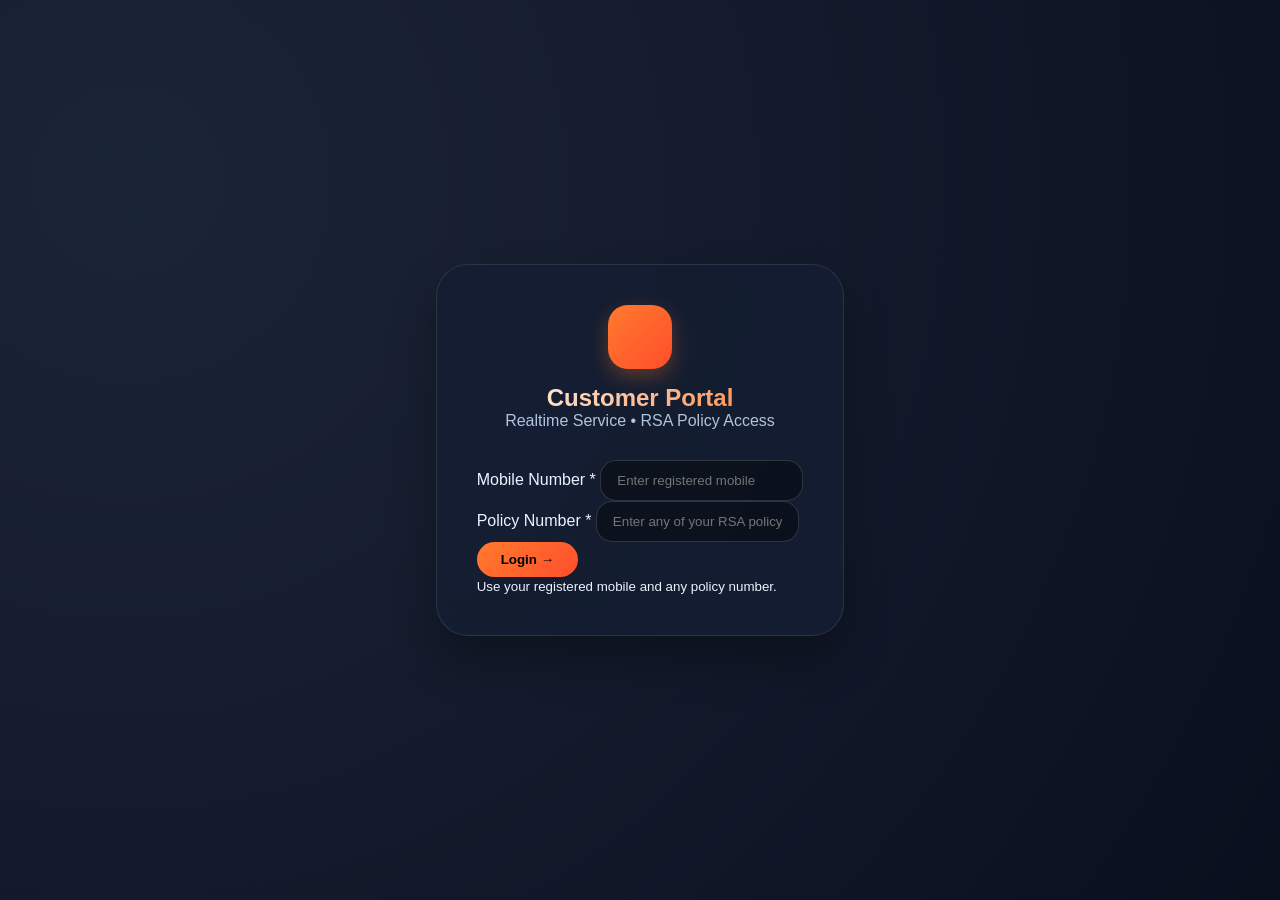
==== customer-portal.html @ 36662f5c "Create customer-portal.html" ====
<!DOCTYPE html>
<html lang="en">
<head>
    <meta charset="UTF-8">
    <meta name="viewport" content="width=device-width, initial-scale=1.0, user-scalable=yes">
    <title>Customer Portal | Realtime Service</title>
    <!-- Reuse existing style.css from admin portal -->
    <link rel="stylesheet" href="style.css">
    <!-- Additional customer‑specific overrides -->
    <style>
        /* Keep the overall dark theme but adjust for login centering */
        body {
            background: radial-gradient(circle at 10% 20%, rgba(15, 25, 45, 0.95), #0a0f1e);
            display: flex;
            align-items: center;
            justify-content: center;
            min-height: 100vh;
            margin: 0;
            padding: 20px;
        }
        /* Login card – matches the stat‑card style from style.css */
        .login-card {
            max-width: 500px;
            width: 100%;
            background: rgba(20, 30, 50, 0.85);
            backdrop-filter: blur(12px);
            border-radius: 32px;
            padding: 40px;
            border: 1px solid rgba(255,255,255,0.1);
            box-shadow: 0 25px 45px rgba(0,0,0,0.3);
        }
        /* Customer dashboard container – reuses .dashboard-container if needed, but we'll keep simple */
        .customer-dashboard {
            width: 100%;
            max-width: 1200px;
            margin: 0 auto;
        }
        /* Stats grid – reuses .stats-grid if defined in style.css, else define */
        .stats-grid {
            display: grid;
            grid-template-columns: repeat(auto-fit, minmax(220px, 1fr));
            gap: 24px;
            margin-bottom: 32px;
        }
        /* Ensure table styles match admin portal */
        .data-table th {
            background: rgba(0,0,0,0.3);
            color: #ffb47c;
        }
        .reminder-item {
            background: rgba(255,255,255,0.03);
            padding: 16px;
            border-radius: 20px;
            margin-bottom: 12px;
            display: flex;
            justify-content: space-between;
            align-items: center;
            flex-wrap: wrap;
        }
        .header-bar {
            display: flex;
            justify-content: space-between;
            align-items: center;
            margin-bottom: 30px;
            flex-wrap: wrap;
            gap: 15px;
        }
        .welcome-text h3 {
            margin: 0;
            color: white;
        }
        .welcome-text p {
            margin: 5px 0 0;
            opacity: 0.7;
        }
        .logout-btn {
            background: rgba(255,255,255,0.05);
            border: 1px solid rgba(255,255,255,0.1);
            padding: 10px 20px;
            border-radius: 12px;
            color: #ff7b2c;
            font-weight: 600;
            transition: all 0.2s;
            cursor: pointer;
            display: inline-flex;
            align-items: center;
            gap: 8px;
        }
        .logout-btn:hover {
            background: rgba(255,123,44,0.2);
            border-color: #ff7b2c;
        }
        @media (max-width: 768px) {
            .login-card, .customer-dashboard { padding: 20px; }
            .reminder-item { flex-direction: column; align-items: stretch; }
        }
    </style>
</head>
<body>
    <div id="appRoot"></div>

    <script>
        // ======================= CONFIGURATION =======================
        // 🔴 USE THE SAME APPS SCRIPT URL AS YOUR ADMIN PANEL 🔴
        const APPS_SCRIPT_URL = "https://script.google.com/macros/s/AKfycbxAtwwPznCDLyF47g96jKAG3IDRuXkMjPkGMkILwfnhaBohxOgPJJ-L2Y4HO1Hrl_2myQ/exec";
        // =============================================================

        let currentCustomer = null;      // { id, name, mobile, vehicle_number }
        let customerPolicies = [];

        // Helper: API call (identical to admin panel)
        async function callAPI(path, method, params = {}) {
            try {
                const url = new URL(APPS_SCRIPT_URL);
                url.searchParams.append('path', path);
                url.searchParams.append('method', method);
                for (let key in params) {
                    if (params[key] !== undefined && params[key] !== null) {
                        url.searchParams.append(key, params[key]);
                    }
                }
                const response = await fetch(url.toString());
                if (!response.ok) throw new Error(`HTTP ${response.status}`);
                const data = await response.json();
                if (data.error) throw new Error(data.error);
                return data;
            } catch (err) {
                console.error('API call failed:', err);
                throw new Error(err.message || 'Network error');
            }
        }

        // Toast notification (same as admin)
        function showToast(message, type = 'success') {
            let container = document.querySelector('.toast-container');
            if (!container) {
                const div = document.createElement('div');
                div.className = 'toast-container';
                document.body.appendChild(div);
                container = div;
            }
            const toastEl = document.createElement('div');
            toastEl.className = `toast align-items-center text-white bg-${type} border-0 mb-2`;
            toastEl.setAttribute('role', 'alert');
            toastEl.innerHTML = `
                <div class="d-flex">
                    <div class="toast-body">${message}</div>
                    <button type="button" class="btn-close btn-close-white me-2 m-auto" data-bs-dismiss="toast"></button>
                </div>
            `;
            container.appendChild(toastEl);
            const bsToast = new bootstrap.Toast(toastEl, { delay: 3000 });
            bsToast.show();
            toastEl.addEventListener('hidden.bs.toast', () => toastEl.remove());
        }

        function showLoading() {
            document.getElementById('appRoot').innerHTML = `
                <div class="loading-overlay">
                    <div class="spinner"></div>
                    <p>Loading...</p>
                </div>
            `;
        }

        // ==================== LOGIN PAGE ====================
        function renderLogin() {
            const html = `
                <div class="login-card">
                    <div class="brand" style="text-align: center; margin-bottom: 30px;">
                        <div class="brand-icon" style="margin: 0 auto 15px;">
                            <i class="fas fa-car-side"></i>
                        </div>
                        <h2 style="background: linear-gradient(135deg, #fff, #ff7b2c); -webkit-background-clip: text; background-clip: text; color: transparent;">Customer Portal</h2>
                        <p style="color: #b0c4de;">Realtime Service • RSA Policy Access</p>
                    </div>
                    <form id="loginForm">
                        <div class="mb-3">
                            <label class="form-label">Mobile Number *</label>
                            <input type="tel" id="loginMobile" class="form-control" placeholder="Enter registered mobile" required>
                        </div>
                        <div class="mb-3">
                            <label class="form-label">Policy Number *</label>
                            <input type="text" id="loginPolicy" class="form-control" placeholder="Enter any of your RSA policy numbers" required>
                        </div>
                        <button type="submit" class="btn-primary w-100 mt-2">Login →</button>
                    </form>
                    <div class="text-center mt-4">
                        <small class="text-muted">Use your registered mobile and any policy number.</small>
                    </div>
                </div>
            `;
            document.getElementById('appRoot').innerHTML = html;
            document.getElementById('loginForm').addEventListener('submit', handleLogin);
        }

        async function handleLogin(e) {
            e.preventDefault();
            const mobile = document.getElementById('loginMobile').value.trim();
            const policyNumber = document.getElementById('loginPolicy').value.trim();
            if (!mobile || !policyNumber) {
                showToast('Please enter both mobile and policy number', 'danger');
                return;
            }

            showLoading();
            try {
                const [custData, polData] = await Promise.all([
                    callAPI('customers', 'GET'),
                    callAPI('policies', 'GET')
                ]);
                const customers = custData.customers || [];
                const policies = polData.policies || [];

                const customer = customers.find(c => String(c.mobile) === mobile);
                if (!customer) throw new Error('No account found with this mobile number');

                const matchedPolicy = policies.find(p => p.customer_id == customer.id && p.policy_number === policyNumber);
                if (!matchedPolicy) throw new Error('Policy number not found for this mobile. Please check and try again.');

                // Login success
                currentCustomer = customer;
                customerPolicies = policies.filter(p => p.customer_id == customer.id);
                renderDashboard();
            } catch (err) {
                renderLogin();
                showToast(err.message, 'danger');
            }
        }

        // ==================== CUSTOMER DASHBOARD ====================
        function renderDashboard() {
            const today = new Date().toISOString().slice(0,10);
            let activeCount = 0, expiredCount = 0;
            const expiringSoon = [];

            for (let p of customerPolicies) {
                if (p.expiry_date < today) expiredCount++;
                else {
                    activeCount++;
                    const expiryDate = new Date(p.expiry_date);
                    const thirtyDaysLater = new Date();
                    thirtyDaysLater.setDate(thirtyDaysLater.getDate() + 30);
                    if (expiryDate <= thirtyDaysLater) expiringSoon.push(p);
                }
            }

            const html = `
                <div class="customer-dashboard">
                    <div class="header-bar">
                        <div class="welcome-text">
                            <h3>Welcome, ${escapeHtml(currentCustomer.name)}</h3>
                            <p><i class="fas fa-phone-alt"></i> ${currentCustomer.mobile} &nbsp;|&nbsp; <i class="fas fa-car"></i> ${currentCustomer.vehicle_number}</p>
                        </div>
                        <button class="logout-btn" id="customerLogoutBtn"><i class="fas fa-sign-out-alt"></i> Logout</button>
                    </div>

                    <div class="stats-grid">
                        <div class="stat-card"><h3>${customerPolicies.length}</h3><p>Total Policies</p></div>
                        <div class="stat-card"><h3>${activeCount}</h3><p>Active Policies</p></div>
                        <div class="stat-card"><h3>${expiredCount}</h3><p>Expired Policies</p></div>
                        <div class="stat-card"><h3>${expiringSoon.length}</h3><p>Expiring Soon (30 days)</p></div>
                    </div>

                    <div class="stat-card mb-4">
                        <h5><i class="fas fa-file-alt"></i> Your Policies</h5>
                        <div class="table-wrapper">
                            <table class="data-table">
                                <thead>
                                    <tr><th>Policy Number</th><th>Expiry Date</th><th>Price</th><th>Status</th><th>Reminder</th></tr>
                                </thead>
                                <tbody>
                                    ${customerPolicies.map(p => {
                                        const status = p.expiry_date < today ? '<span class="badge bg-danger">Expired</span>' : '<span class="badge bg-success">Active</span>';
                                        return `
                                            <tr>
                                                <td>${escapeHtml(p.policy_number)}</td>
                                                <td>${p.expiry_date}</td>
                                                <td>₹${p.price}</td>
                                                <td>${status}</td>
                                                <td><button class="btn btn-sm btn-outline-warning remind-single-btn" data-policy="${escapeHtml(p.policy_number)}" data-expiry="${p.expiry_date}"><i class="fas fa-bell"></i> Remind Me</button></td>
                                            </tr>
                                        `;
                                    }).join('')}
                                </tbody>
                            </table>
                        </div>
                    </div>

                    ${expiringSoon.length > 0 ? `
                    <div class="stat-card">
                        <h5><i class="fas fa-hourglass-half"></i> ⚠️ Policies Expiring Soon</h5>
                        <div class="reminder-list">
                            ${expiringSoon.map(p => `
                                <div class="reminder-item">
                                    <span><strong>${escapeHtml(p.policy_number)}</strong> expires on ${p.expiry_date}</span>
                                    <button class="btn btn-sm btn-outline-warning remind-expiry-btn" data-policy="${escapeHtml(p.policy_number)}" data-expiry="${p.expiry_date}"><i class="fab fa-whatsapp"></i> Get Reminder</button>
                                </div>
                            `).join('')}
                        </div>
                    </div>
                    ` : ''}
                </div>
            `;

            document.getElementById('appRoot').innerHTML = html;
            document.getElementById('customerLogoutBtn').addEventListener('click', () => {
                currentCustomer = null;
                customerPolicies = [];
                renderLogin();
            });

            // Attach reminder button events (simulated demo)
            document.querySelectorAll('.remind-single-btn, .remind-expiry-btn').forEach(btn => {
                btn.addEventListener('click', () => {
                    const policy = btn.dataset.policy;
                    const expiry = btn.dataset.expiry;
                    showToast(`📱 Demo reminder sent for policy ${policy} (expires ${expiry}) to ${currentCustomer.mobile}. Upgrade for live SMS/WhatsApp.`, 'info');
                });
            });
        }

        function escapeHtml(str) {
            if (!str) return '';
            return str.replace(/[&<>]/g, function(m) {
                if (m === '&') return '&amp;';
                if (m === '<') return '&lt;';
                if (m === '>') return '&gt;';
                return m;
            });
        }

        // Start with login page
        renderLogin();
    </script>
</body>
</html>
---- style.css ----
/* ===== GLOBAL RESET ===== */
* {
    margin: 0;
    padding: 0;
    box-sizing: border-box;
}

body {
    font-family: 'Inter', sans-serif;
    background: #0a0f1e;
    color: #eef2ff;
    overflow-x: hidden;
}

/* ===== APP LAYOUT ===== */
.app-container {
    display: flex;
    min-height: 100vh;
}

/* ===== SIDEBAR ===== */
.sidebar {
    width: 280px;
    background: rgba(15, 25, 45, 0.95);
    backdrop-filter: blur(10px);
    border-right: 1px solid rgba(255, 255, 255, 0.08);
    display: flex;
    flex-direction: column;
    position: fixed;
    height: 100vh;
    left: 0;
    top: 0;
    z-index: 100;
    transition: all 0.3s ease;
}

.sidebar-brand {
    padding: 32px 24px;
    text-align: center;
    border-bottom: 1px solid rgba(255, 255, 255, 0.08);
}

.brand-icon {
    width: 64px;
    height: 64px;
    background: linear-gradient(135deg, #ff7b2c, #ff4d2c);
    border-radius: 20px;
    display: flex;
    align-items: center;
    justify-content: center;
    margin: 0 auto 16px;
    box-shadow: 0 8px 20px rgba(255, 123, 44, 0.3);
}

.brand-icon i {
    font-size: 32px;
    color: white;
}

.sidebar-brand h2 {
    font-size: 24px;
    font-weight: 700;
    margin: 0;
    background: linear-gradient(135deg, #fff, #ff7b2c);
    -webkit-background-clip: text;
    background-clip: text;
    color: transparent;
}

.sidebar-brand h2 span {
    background: none;
    -webkit-background-clip: unset;
    background-clip: unset;
    color: #ff7b2c;
}

.brand-tagline {
    font-size: 12px;
    opacity: 0.7;
    margin-top: 4px;
}

.sidebar-nav {
    flex: 1;
    padding: 32px 16px;
    display: flex;
    flex-direction: column;
    gap: 8px;
}

.nav-item {
    display: flex;
    align-items: center;
    gap: 12px;
    padding: 12px 20px;
    border-radius: 16px;
    color: #b0c4de;
    text-decoration: none;
    transition: all 0.2s ease;
    font-weight: 500;
}

.nav-item i {
    width: 24px;
    font-size: 1.2rem;
}

.nav-item:hover {
    background: rgba(255, 123, 44, 0.15);
    color: #ff7b2c;
    transform: translateX(4px);
}

.nav-item.active {
    background: linear-gradient(135deg, #ff7b2c, #ff4d2c);
    color: white;
    box-shadow: 0 4px 12px rgba(255, 123, 44, 0.4);
}

.sidebar-footer {
    padding: 24px;
    border-top: 1px solid rgba(255, 255, 255, 0.08);
    font-size: 12px;
}

.owner-info {
    margin-bottom: 16px;
    line-height: 1.6;
    opacity: 0.8;
}

.logout-btn {
    width: 100%;
    background: rgba(255, 255, 255, 0.05);
    border: 1px solid rgba(255, 255, 255, 0.1);
    padding: 10px;
    border-radius: 12px;
    color: #ff7b2c;
    font-weight: 600;
    transition: all 0.2s;
    cursor: pointer;
}

.logout-btn:hover {
    background: rgba(255, 123, 44, 0.2);
    border-color: #ff7b2c;
}

/* ===== MAIN CONTENT ===== */
.main-content {
    flex: 1;
    margin-left: 280px;
    background: radial-gradient(circle at 10% 20%, rgba(15, 25, 45, 0.8), #0a0f1e);
    min-height: 100vh;
}

.main-header {
    display: flex;
    justify-content: space-between;
    align-items: center;
    padding: 24px 32px;
    background: rgba(15, 25, 45, 0.6);
    backdrop-filter: blur(12px);
    border-bottom: 1px solid rgba(255, 255, 255, 0.05);
    position: sticky;
    top: 0;
    z-index: 50;
}

.header-title h1 {
    font-size: 28px;
    font-weight: 700;
    margin: 0;
    background: linear-gradient(135deg, #fff, #ffb47c);
    -webkit-background-clip: text;
    background-clip: text;
    color: transparent;
}

.date-badge {
    background: rgba(255, 255, 255, 0.1);
    padding: 6px 14px;
    border-radius: 40px;
    font-size: 13px;
    font-weight: 500;
}

.header-actions {
    display: flex;
    gap: 16px;
    align-items: center;
}

.notification-badge, .user-avatar {
    width: 40px;
    height: 40px;
    background: rgba(255, 255, 255, 0.08);
    border-radius: 50%;
    display: flex;
    align-items: center;
    justify-content: center;
    cursor: pointer;
    transition: all 0.2s;
}

.notification-badge:hover, .user-avatar:hover {
    background: rgba(255, 123, 44, 0.3);
}

.user-avatar span {
    font-weight: 600;
    color: #ff7b2c;
}

/* ===== DYNAMIC CONTENT ===== */
.dynamic-content {
    padding: 32px;
    min-height: calc(100vh - 120px);
}

/* Loading Overlay */
.loading-overlay {
    display: flex;
    flex-direction: column;
    align-items: center;
    justify-content: center;
    padding: 80px;
    gap: 16px;
}

.spinner {
    width: 48px;
    height: 48px;
    border: 3px solid rgba(255, 123, 44, 0.2);
    border-top-color: #ff7b2c;
    border-radius: 50%;
    animation: spin 0.8s linear infinite;
}

@keyframes spin {
    to { transform: rotate(360deg); }
}

/* Cards & Stats */
.stats-grid {
    display: grid;
    grid-template-columns: repeat(auto-fit, minmax(240px, 1fr));
    gap: 24px;
    margin-bottom: 32px;
}

.stat-card {
    background: rgba(255, 255, 255, 0.05);
    backdrop-filter: blur(10px);
    border-radius: 28px;
    padding: 24px;
    border: 1px solid rgba(255, 255, 255, 0.08);
    transition: all 0.3s ease;
}

.stat-card:hover {
    transform: translateY(-5px);
    background: rgba(255, 255, 255, 0.08);
    border-color: rgba(255, 123, 44, 0.5);
}

.stat-icon {
    font-size: 32px;
    margin-bottom: 16px;
    color: #ff7b2c;
}

.stat-card h3 {
    font-size: 36px;
    font-weight: 800;
    margin: 8px 0;
}

.stat-card p {
    opacity: 0.7;
    margin: 0;
}

/* Tables */
.table-wrapper {
    overflow-x: auto;
    background: rgba(255, 255, 255, 0.03);
    border-radius: 24px;
    padding: 1px;
}

.data-table {
    width: 100%;
    border-collapse: collapse;
    background: transparent;
}

.data-table th {
    text-align: left;
    padding: 16px;
    background: rgba(0, 0, 0, 0.3);
    font-weight: 600;
    color: #ffb47c;
}

.data-table td {
    padding: 14px 16px;
    border-bottom: 1px solid rgba(255, 255, 255, 0.05);
}

.data-table tr:hover {
    background: rgba(255, 123, 44, 0.05);
}

/* Buttons */
.btn-primary {
    background: linear-gradient(135deg, #ff7b2c, #ff4d2c);
    border: none;
    padding: 10px 24px;
    border-radius: 40px;
    font-weight: 600;
    transition: all 0.2s;
}

.btn-primary:hover {
    transform: scale(1.02);
    box-shadow: 0 4px 12px rgba(255, 123, 44, 0.4);
}

.btn-secondary {
    background: rgba(255, 255, 255, 0.1);
    border: 1px solid rgba(255, 255, 255, 0.2);
    color: white;
}

/* Search */
.search-card {
    background: rgba(255, 255, 255, 0.03);
    border-radius: 28px;
    padding: 32px;
    border: 1px solid rgba(255, 255, 255, 0.08);
}

/* Reminders */
.reminder-list {
    list-style: none;
    padding: 0;
}

.reminder-item {
    background: rgba(255, 255, 255, 0.03);
    margin-bottom: 12px;
    padding: 16px;
    border-radius: 20px;
    display: flex;
    justify-content: space-between;
    align-items: center;
}

/* Modals */
.glass-modal {
    background: rgba(20, 30, 50, 0.95);
    backdrop-filter: blur(20px);
    border: 1px solid rgba(255, 255, 255, 0.1);
    color: white;
}

.modal-header {
    border-bottom-color: rgba(255, 255, 255, 0.1);
}

.form-group {
    margin-bottom: 20px;
}

.form-group label {
    display: block;
    margin-bottom: 8px;
    font-weight: 500;
    color: #ffb47c;
}

.form-control, .form-select {
    background: rgba(0, 0, 0, 0.4);
    border: 1px solid rgba(255, 255, 255, 0.15);
    color: white;
    border-radius: 16px;
    padding: 12px 16px;
}

.form-control:focus, .form-select:focus {
    background: rgba(0, 0, 0, 0.6);
    border-color: #ff7b2c;
    box-shadow: 0 0 0 3px rgba(255, 123, 44, 0.2);
    color: white;
}

/* Footer */
.main-footer {
    text-align: center;
    padding: 24px;
    border-top: 1px solid rgba(255, 255, 255, 0.05);
    font-size: 12px;
    opacity: 0.6;
}

/* Responsive */
@media (max-width: 768px) {
    .sidebar {
        width: 80px;
        overflow-x: hidden;
    }
    .sidebar-brand h2, .brand-tagline, .nav-item span, .owner-info, .logout-btn span {
        display: none;
    }
    .sidebar-brand .brand-icon {
        margin: 0 auto;
    }
    .nav-item {
        justify-content: center;
        padding: 12px;
    }
    .nav-item i {
        margin: 0;
    }
    .main-content {
        margin-left: 80px;
    }
    .stats-grid {
        grid-template-columns: 1fr;
    }
}

/* Toast customization */
.toast-container {
    position: fixed;
    bottom: 20px;
    right: 20px;
    z-index: 1100;
}
.toast {
    background: rgba(0,0,0,0.9);
    backdrop-filter: blur(8px);
    border-radius: 16px;
}

/* Header hide on scroll */
.main-header {
    transition: transform 0.3s ease-in-out;
    position: sticky;
    top: 0;
    z-index: 100;
}

.main-header.header-hidden {
    transform: translateY(-100%);
}
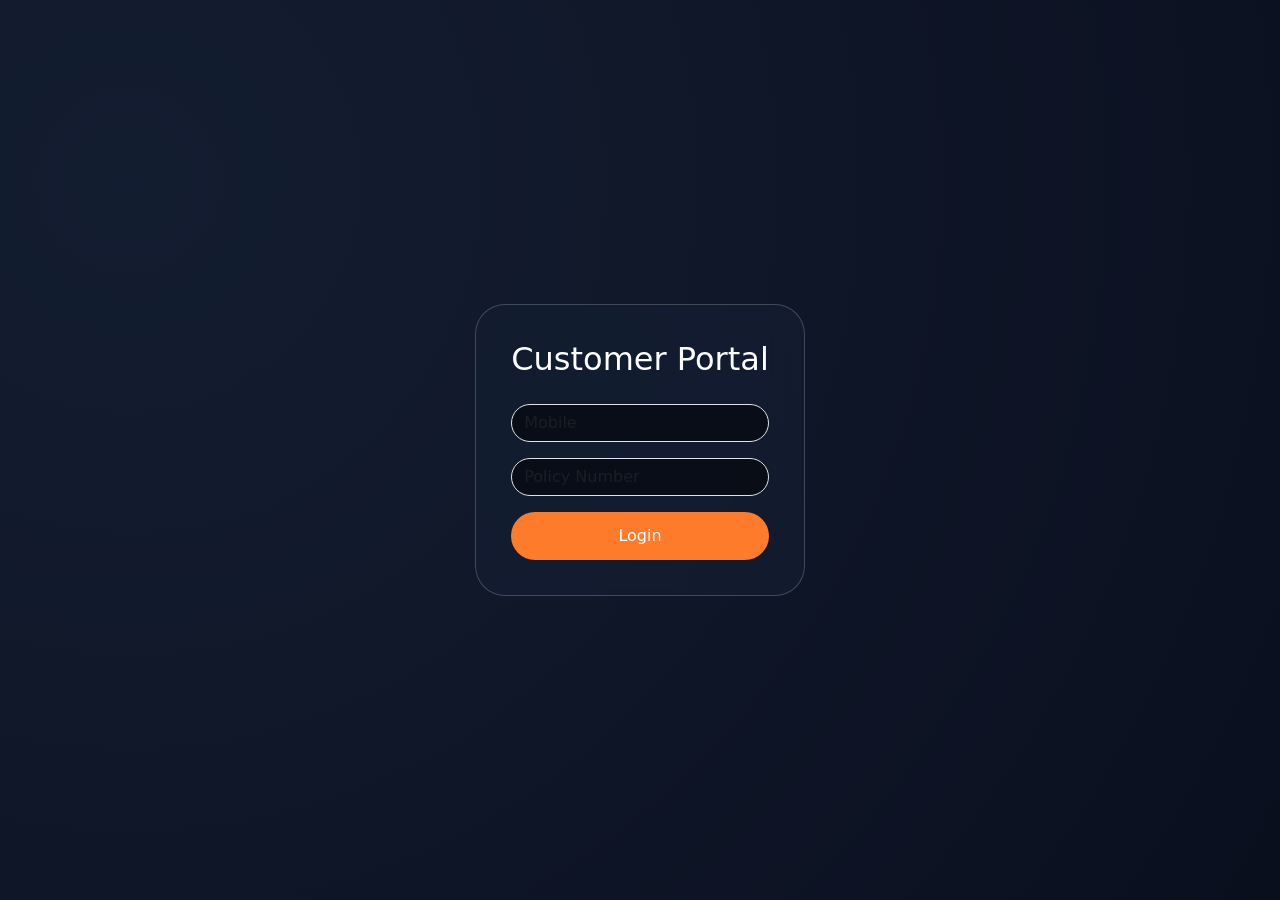
==== commit 0fecb099: "Update customer-portal.html" ====
--- a/customer-portal.html
+++ b/customer-portal.html
@@ -1,337 +1,199 @@
 <!DOCTYPE html>
 <html lang="en">
 <head>
-    <meta charset="UTF-8">
-    <meta name="viewport" content="width=device-width, initial-scale=1.0, user-scalable=yes">
-    <title>Customer Portal | Realtime Service</title>
-    <!-- Reuse existing style.css from admin portal -->
-    <link rel="stylesheet" href="style.css">
-    <!-- Additional customer‑specific overrides -->
-    <style>
-        /* Keep the overall dark theme but adjust for login centering */
-        body {
-            background: radial-gradient(circle at 10% 20%, rgba(15, 25, 45, 0.95), #0a0f1e);
-            display: flex;
-            align-items: center;
-            justify-content: center;
-            min-height: 100vh;
-            margin: 0;
-            padding: 20px;
-        }
-        /* Login card – matches the stat‑card style from style.css */
-        .login-card {
-            max-width: 500px;
-            width: 100%;
-            background: rgba(20, 30, 50, 0.85);
-            backdrop-filter: blur(12px);
-            border-radius: 32px;
-            padding: 40px;
-            border: 1px solid rgba(255,255,255,0.1);
-            box-shadow: 0 25px 45px rgba(0,0,0,0.3);
-        }
-        /* Customer dashboard container – reuses .dashboard-container if needed, but we'll keep simple */
-        .customer-dashboard {
-            width: 100%;
-            max-width: 1200px;
-            margin: 0 auto;
-        }
-        /* Stats grid – reuses .stats-grid if defined in style.css, else define */
-        .stats-grid {
-            display: grid;
-            grid-template-columns: repeat(auto-fit, minmax(220px, 1fr));
-            gap: 24px;
-            margin-bottom: 32px;
-        }
-        /* Ensure table styles match admin portal */
-        .data-table th {
-            background: rgba(0,0,0,0.3);
-            color: #ffb47c;
-        }
-        .reminder-item {
-            background: rgba(255,255,255,0.03);
-            padding: 16px;
-            border-radius: 20px;
-            margin-bottom: 12px;
-            display: flex;
-            justify-content: space-between;
-            align-items: center;
-            flex-wrap: wrap;
-        }
-        .header-bar {
-            display: flex;
-            justify-content: space-between;
-            align-items: center;
-            margin-bottom: 30px;
-            flex-wrap: wrap;
-            gap: 15px;
-        }
-        .welcome-text h3 {
-            margin: 0;
-            color: white;
-        }
-        .welcome-text p {
-            margin: 5px 0 0;
-            opacity: 0.7;
-        }
-        .logout-btn {
-            background: rgba(255,255,255,0.05);
-            border: 1px solid rgba(255,255,255,0.1);
-            padding: 10px 20px;
-            border-radius: 12px;
-            color: #ff7b2c;
-            font-weight: 600;
-            transition: all 0.2s;
-            cursor: pointer;
-            display: inline-flex;
-            align-items: center;
-            gap: 8px;
-        }
-        .logout-btn:hover {
-            background: rgba(255,123,44,0.2);
-            border-color: #ff7b2c;
-        }
-        @media (max-width: 768px) {
-            .login-card, .customer-dashboard { padding: 20px; }
-            .reminder-item { flex-direction: column; align-items: stretch; }
-        }
-    </style>
+<meta charset="UTF-8">
+<meta name="viewport" content="width=device-width, initial-scale=1.0">
+<title>Customer Portal | Realtime Service</title>
+
+<!-- Bootstrap -->
+<link href="https://cdn.jsdelivr.net/npm/bootstrap@5.3.0/dist/css/bootstrap.min.css" rel="stylesheet">
+
+<!-- Font Awesome -->
+<link rel="stylesheet" href="https://cdnjs.cloudflare.com/ajax/libs/font-awesome/6.0.0-beta3/css/all.min.css">
+
+<style>
+body {
+    background: radial-gradient(circle at 10% 20%, rgba(15,25,45,0.98), #0a0f1e);
+    display:flex;align-items:center;justify-content:center;
+    min-height:100vh;margin:0;padding:20px;
+}
+.login-card {
+    max-width:480px;width:100%;
+    background:rgba(20,30,50,0.7);
+    backdrop-filter:blur(16px);
+    border-radius:30px;padding:35px;
+    border:1px solid rgba(255,255,255,0.2);
+}
+.brand{text-align:center;margin-bottom:25px;}
+.brand h2{color:#fff;}
+.form-control{
+    background:rgba(0,0,0,0.5);
+    border-radius:25px;color:#fff;
+}
+.btn-login{
+    background:#ff7b2c;border:none;
+    border-radius:30px;color:#fff;
+    padding:12px;width:100%;
+}
+.toast-container{position:fixed;bottom:20px;right:20px;}
+.customer-dashboard{max-width:1000px;width:100%;}
+.stat-card{
+    background:rgba(255,255,255,0.05);
+    padding:15px;border-radius:15px;
+}
+</style>
 </head>
+
 <body>
-    <div id="appRoot"></div>
+<div id="appRoot"></div>
 
-    <script>
-        // ======================= CONFIGURATION =======================
-        // 🔴 USE THE SAME APPS SCRIPT URL AS YOUR ADMIN PANEL 🔴
-        const APPS_SCRIPT_URL = "https://script.google.com/macros/s/AKfycbxAtwwPznCDLyF47g96jKAG3IDRuXkMjPkGMkILwfnhaBohxOgPJJ-L2Y4HO1Hrl_2myQ/exec";
-        // =============================================================
+<!-- Bootstrap JS -->
+<script src="https://cdn.jsdelivr.net/npm/bootstrap@5.3.0/dist/js/bootstrap.bundle.min.js"></script>
 
-        let currentCustomer = null;      // { id, name, mobile, vehicle_number }
-        let customerPolicies = [];
+<script>
+const APPS_SCRIPT_URL = "https://script.google.com/macros/s/AKfycbxAtwwPznCDLyF47g96jKAG3IDRuXkMjPkGMkILwfnhaBohxOgPJJ-L2Y4HO1Hrl_2myQ/exec";
 
-        // Helper: API call (identical to admin panel)
-        async function callAPI(path, method, params = {}) {
-            try {
-                const url = new URL(APPS_SCRIPT_URL);
-                url.searchParams.append('path', path);
-                url.searchParams.append('method', method);
-                for (let key in params) {
-                    if (params[key] !== undefined && params[key] !== null) {
-                        url.searchParams.append(key, params[key]);
-                    }
-                }
-                const response = await fetch(url.toString());
-                if (!response.ok) throw new Error(`HTTP ${response.status}`);
-                const data = await response.json();
-                if (data.error) throw new Error(data.error);
-                return data;
-            } catch (err) {
-                console.error('API call failed:', err);
-                throw new Error(err.message || 'Network error');
-            }
+let currentCustomer = null;
+let customerPolicies = [];
+
+async function callAPI(path, method, params = {}) {
+    try {
+        const url = new URL(APPS_SCRIPT_URL);
+        url.searchParams.append('path', path);
+        url.searchParams.append('method', method);
+
+        for (let key in params) {
+            url.searchParams.append(key, params[key]);
         }
 
-        // Toast notification (same as admin)
-        function showToast(message, type = 'success') {
-            let container = document.querySelector('.toast-container');
-            if (!container) {
-                const div = document.createElement('div');
-                div.className = 'toast-container';
-                document.body.appendChild(div);
-                container = div;
-            }
-            const toastEl = document.createElement('div');
-            toastEl.className = `toast align-items-center text-white bg-${type} border-0 mb-2`;
-            toastEl.setAttribute('role', 'alert');
-            toastEl.innerHTML = `
-                <div class="d-flex">
-                    <div class="toast-body">${message}</div>
-                    <button type="button" class="btn-close btn-close-white me-2 m-auto" data-bs-dismiss="toast"></button>
-                </div>
-            `;
-            container.appendChild(toastEl);
-            const bsToast = new bootstrap.Toast(toastEl, { delay: 3000 });
-            bsToast.show();
-            toastEl.addEventListener('hidden.bs.toast', () => toastEl.remove());
+        const res = await fetch(url);
+        let data;
+
+        try {
+            data = await res.json();
+        } catch {
+            throw new Error("Invalid server response");
         }
 
-        function showLoading() {
-            document.getElementById('appRoot').innerHTML = `
-                <div class="loading-overlay">
-                    <div class="spinner"></div>
-                    <p>Loading...</p>
-                </div>
-            `;
-        }
+        if (!res.ok) throw new Error("Network error");
+        if (data.error) throw new Error(data.error);
 
-        // ==================== LOGIN PAGE ====================
-        function renderLogin() {
-            const html = `
-                <div class="login-card">
-                    <div class="brand" style="text-align: center; margin-bottom: 30px;">
-                        <div class="brand-icon" style="margin: 0 auto 15px;">
-                            <i class="fas fa-car-side"></i>
-                        </div>
-                        <h2 style="background: linear-gradient(135deg, #fff, #ff7b2c); -webkit-background-clip: text; background-clip: text; color: transparent;">Customer Portal</h2>
-                        <p style="color: #b0c4de;">Realtime Service • RSA Policy Access</p>
-                    </div>
-                    <form id="loginForm">
-                        <div class="mb-3">
-                            <label class="form-label">Mobile Number *</label>
-                            <input type="tel" id="loginMobile" class="form-control" placeholder="Enter registered mobile" required>
-                        </div>
-                        <div class="mb-3">
-                            <label class="form-label">Policy Number *</label>
-                            <input type="text" id="loginPolicy" class="form-control" placeholder="Enter any of your RSA policy numbers" required>
-                        </div>
-                        <button type="submit" class="btn-primary w-100 mt-2">Login →</button>
-                    </form>
-                    <div class="text-center mt-4">
-                        <small class="text-muted">Use your registered mobile and any policy number.</small>
-                    </div>
-                </div>
-            `;
-            document.getElementById('appRoot').innerHTML = html;
-            document.getElementById('loginForm').addEventListener('submit', handleLogin);
-        }
+        return data;
+    } catch (err) {
+        throw new Error(err.message);
+    }
+}
 
-        async function handleLogin(e) {
-            e.preventDefault();
-            const mobile = document.getElementById('loginMobile').value.trim();
-            const policyNumber = document.getElementById('loginPolicy').value.trim();
-            if (!mobile || !policyNumber) {
-                showToast('Please enter both mobile and policy number', 'danger');
-                return;
-            }
+function showToast(message, type='success'){
+    const map = {
+        success:'bg-success',
+        danger:'bg-danger',
+        info:'bg-info'
+    };
 
-            showLoading();
-            try {
-                const [custData, polData] = await Promise.all([
-                    callAPI('customers', 'GET'),
-                    callAPI('policies', 'GET')
-                ]);
-                const customers = custData.customers || [];
-                const policies = polData.policies || [];
+    let container=document.querySelector('.toast-container');
+    if(!container){
+        container=document.createElement('div');
+        container.className='toast-container';
+        document.body.appendChild(container);
+    }
 
-                const customer = customers.find(c => String(c.mobile) === mobile);
-                if (!customer) throw new Error('No account found with this mobile number');
+    const el=document.createElement('div');
+    el.className=`toast text-white ${map[type]}`;
+    el.innerHTML=`
+    <div class="d-flex">
+        <div class="toast-body">${message}</div>
+        <button class="btn-close btn-close-white" data-bs-dismiss="toast"></button>
+    </div>`;
 
-                const matchedPolicy = policies.find(p => p.customer_id == customer.id && p.policy_number === policyNumber);
-                if (!matchedPolicy) throw new Error('Policy number not found for this mobile. Please check and try again.');
+    container.appendChild(el);
+    new bootstrap.Toast(el,{delay:3000}).show();
+}
 
-                // Login success
-                currentCustomer = customer;
-                customerPolicies = policies.filter(p => p.customer_id == customer.id);
-                renderDashboard();
-            } catch (err) {
-                renderLogin();
-                showToast(err.message, 'danger');
-            }
-        }
+function renderLogin(){
+    document.getElementById('appRoot').innerHTML=`
+    <div class="login-card">
+        <div class="brand">
+            <h2>Customer Portal</h2>
+        </div>
+        <form id="loginForm">
+            <input type="tel" id="mobile" class="form-control mb-3" placeholder="Mobile" required>
+            <input type="text" id="policy" class="form-control mb-3" placeholder="Policy Number" required>
+            <button class="btn-login">Login</button>
+        </form>
+    </div>
+    `;
 
-        // ==================== CUSTOMER DASHBOARD ====================
-        function renderDashboard() {
-            const today = new Date().toISOString().slice(0,10);
-            let activeCount = 0, expiredCount = 0;
-            const expiringSoon = [];
+    document.getElementById('loginForm').addEventListener('submit', handleLogin);
+}
 
-            for (let p of customerPolicies) {
-                if (p.expiry_date < today) expiredCount++;
-                else {
-                    activeCount++;
-                    const expiryDate = new Date(p.expiry_date);
-                    const thirtyDaysLater = new Date();
-                    thirtyDaysLater.setDate(thirtyDaysLater.getDate() + 30);
-                    if (expiryDate <= thirtyDaysLater) expiringSoon.push(p);
-                }
-            }
+async function handleLogin(e){
+    e.preventDefault();
 
-            const html = `
-                <div class="customer-dashboard">
-                    <div class="header-bar">
-                        <div class="welcome-text">
-                            <h3>Welcome, ${escapeHtml(currentCustomer.name)}</h3>
-                            <p><i class="fas fa-phone-alt"></i> ${currentCustomer.mobile} &nbsp;|&nbsp; <i class="fas fa-car"></i> ${currentCustomer.vehicle_number}</p>
-                        </div>
-                        <button class="logout-btn" id="customerLogoutBtn"><i class="fas fa-sign-out-alt"></i> Logout</button>
-                    </div>
+    const mobile=document.getElementById('mobile').value.trim();
+    const policy=document.getElementById('policy').value.trim();
 
-                    <div class="stats-grid">
-                        <div class="stat-card"><h3>${customerPolicies.length}</h3><p>Total Policies</p></div>
-                        <div class="stat-card"><h3>${activeCount}</h3><p>Active Policies</p></div>
-                        <div class="stat-card"><h3>${expiredCount}</h3><p>Expired Policies</p></div>
-                        <div class="stat-card"><h3>${expiringSoon.length}</h3><p>Expiring Soon (30 days)</p></div>
-                    </div>
+    if(!/^[0-9]{10}$/.test(mobile)){
+        showToast("Invalid mobile number","danger");
+        return;
+    }
 
-                    <div class="stat-card mb-4">
-                        <h5><i class="fas fa-file-alt"></i> Your Policies</h5>
-                        <div class="table-wrapper">
-                            <table class="data-table">
-                                <thead>
-                                    <tr><th>Policy Number</th><th>Expiry Date</th><th>Price</th><th>Status</th><th>Reminder</th></tr>
-                                </thead>
-                                <tbody>
-                                    ${customerPolicies.map(p => {
-                                        const status = p.expiry_date < today ? '<span class="badge bg-danger">Expired</span>' : '<span class="badge bg-success">Active</span>';
-                                        return `
-                                            <tr>
-                                                <td>${escapeHtml(p.policy_number)}</td>
-                                                <td>${p.expiry_date}</td>
-                                                <td>₹${p.price}</td>
-                                                <td>${status}</td>
-                                                <td><button class="btn btn-sm btn-outline-warning remind-single-btn" data-policy="${escapeHtml(p.policy_number)}" data-expiry="${p.expiry_date}"><i class="fas fa-bell"></i> Remind Me</button></td>
-                                            </tr>
-                                        `;
-                                    }).join('')}
-                                </tbody>
-                            </table>
-                        </div>
-                    </div>
+    try{
+        const cust=await callAPI('customers','GET');
+        const pol=await callAPI('policies','GET');
 
-                    ${expiringSoon.length > 0 ? `
-                    <div class="stat-card">
-                        <h5><i class="fas fa-hourglass-half"></i> ⚠️ Policies Expiring Soon</h5>
-                        <div class="reminder-list">
-                            ${expiringSoon.map(p => `
-                                <div class="reminder-item">
-                                    <span><strong>${escapeHtml(p.policy_number)}</strong> expires on ${p.expiry_date}</span>
-                                    <button class="btn btn-sm btn-outline-warning remind-expiry-btn" data-policy="${escapeHtml(p.policy_number)}" data-expiry="${p.expiry_date}"><i class="fab fa-whatsapp"></i> Get Reminder</button>
-                                </div>
-                            `).join('')}
-                        </div>
-                    </div>
-                    ` : ''}
-                </div>
-            `;
+        const customer=cust.customers.find(c=>c.mobile==mobile);
+        if(!customer) throw new Error("User not found");
 
-            document.getElementById('appRoot').innerHTML = html;
-            document.getElementById('customerLogoutBtn').addEventListener('click', () => {
-                currentCustomer = null;
-                customerPolicies = [];
-                renderLogin();
-            });
+        const match=pol.policies.find(p=>p.policy_number==policy && p.customer_id==customer.id);
+        if(!match) throw new Error("Policy not found");
 
-            // Attach reminder button events (simulated demo)
-            document.querySelectorAll('.remind-single-btn, .remind-expiry-btn').forEach(btn => {
-                btn.addEventListener('click', () => {
-                    const policy = btn.dataset.policy;
-                    const expiry = btn.dataset.expiry;
-                    showToast(`📱 Demo reminder sent for policy ${policy} (expires ${expiry}) to ${currentCustomer.mobile}. Upgrade for live SMS/WhatsApp.`, 'info');
-                });
-            });
-        }
+        currentCustomer=customer;
+        customerPolicies=pol.policies.filter(p=>p.customer_id==customer.id);
 
-        function escapeHtml(str) {
-            if (!str) return '';
-            return str.replace(/[&<>]/g, function(m) {
-                if (m === '&') return '&amp;';
-                if (m === '<') return '&lt;';
-                if (m === '>') return '&gt;';
-                return m;
-            });
-        }
+        renderDashboard();
 
-        // Start with login page
-        renderLogin();
-    </script>
+    }catch(err){
+        showToast(err.message,"danger");
+    }
+}
+
+function renderDashboard(){
+    document.getElementById('appRoot').innerHTML=`
+    <div class="customer-dashboard">
+        <h3 class="text-white mb-3">Welcome ${currentCustomer.name}</h3>
+
+        <div class="row mb-3">
+            <div class="col-md-3"><div class="stat-card text-white">Total: ${customerPolicies.length}</div></div>
+        </div>
+
+        <table class="table table-dark">
+            <thead>
+                <tr><th>Policy</th><th>Expiry</th></tr>
+            </thead>
+            <tbody>
+                ${customerPolicies.map(p=>`
+                    <tr>
+                        <td>${p.policy_number}</td>
+                        <td>${p.expiry_date}</td>
+                    </tr>
+                `).join('')}
+            </tbody>
+        </table>
+
+        <button onclick="logout()" class="btn btn-warning">Logout</button>
+    </div>
+    `;
+}
+
+function logout(){
+    currentCustomer=null;
+    customerPolicies=[];
+    renderLogin();
+}
+
+renderLogin();
+</script>
+
 </body>
 </html>
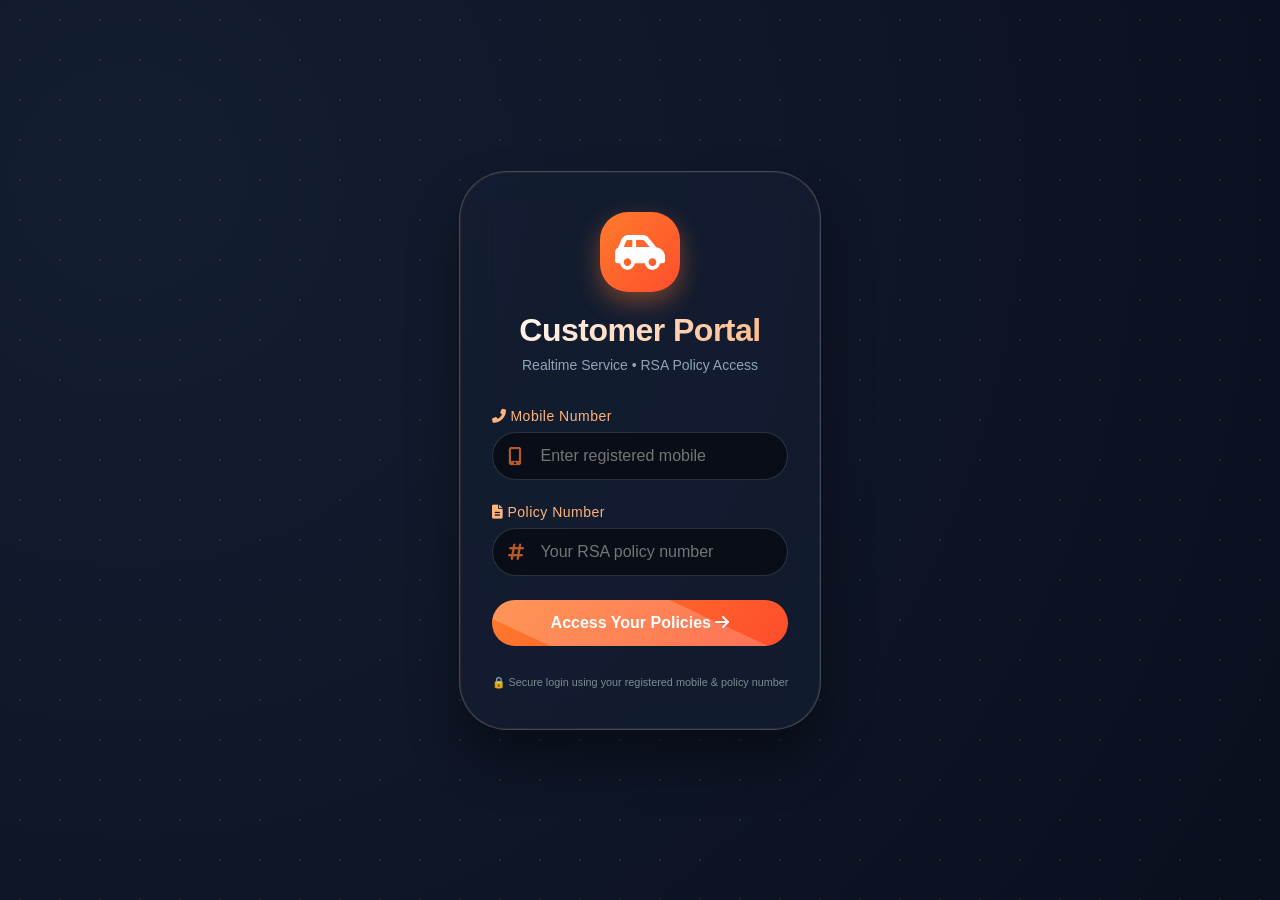
==== commit ff6e3ae7: "Update customer-portal.html" ====
--- a/customer-portal.html
+++ b/customer-portal.html
@@ -1,199 +1,493 @@
 <!DOCTYPE html>
 <html lang="en">
 <head>
-<meta charset="UTF-8">
-<meta name="viewport" content="width=device-width, initial-scale=1.0">
-<title>Customer Portal | Realtime Service</title>
-
-<!-- Bootstrap -->
-<link href="https://cdn.jsdelivr.net/npm/bootstrap@5.3.0/dist/css/bootstrap.min.css" rel="stylesheet">
-
-<!-- Font Awesome -->
-<link rel="stylesheet" href="https://cdnjs.cloudflare.com/ajax/libs/font-awesome/6.0.0-beta3/css/all.min.css">
-
-<style>
-body {
-    background: radial-gradient(circle at 10% 20%, rgba(15,25,45,0.98), #0a0f1e);
-    display:flex;align-items:center;justify-content:center;
-    min-height:100vh;margin:0;padding:20px;
-}
-.login-card {
-    max-width:480px;width:100%;
-    background:rgba(20,30,50,0.7);
-    backdrop-filter:blur(16px);
-    border-radius:30px;padding:35px;
-    border:1px solid rgba(255,255,255,0.2);
-}
-.brand{text-align:center;margin-bottom:25px;}
-.brand h2{color:#fff;}
-.form-control{
-    background:rgba(0,0,0,0.5);
-    border-radius:25px;color:#fff;
-}
-.btn-login{
-    background:#ff7b2c;border:none;
-    border-radius:30px;color:#fff;
-    padding:12px;width:100%;
-}
-.toast-container{position:fixed;bottom:20px;right:20px;}
-.customer-dashboard{max-width:1000px;width:100%;}
-.stat-card{
-    background:rgba(255,255,255,0.05);
-    padding:15px;border-radius:15px;
-}
+    <meta charset="UTF-8">
+    <meta name="viewport" content="width=device-width, initial-scale=1.0, user-scalable=yes">
+    <title>Customer Portal | Realtime Service</title>
+    <!-- Reuse existing style.css from admin portal -->
+    <link rel="stylesheet" href="style.css">
+    <!-- Font Awesome & Bootstrap (already in style.css but ensure) -->
+    <link rel="stylesheet" href="https://cdnjs.cloudflare.com/ajax/libs/font-awesome/6.0.0-beta3/css/all.min.css">
+    <style>
+    /* Override body for fullscreen centered layout with animated gradient */
+    body {
+        background: radial-gradient(circle at 10% 20%, rgba(15, 25, 45, 0.98), #0a0f1e);
+        display: flex;
+        align-items: center;
+        justify-content: center;
+        min-height: 100vh;
+        margin: 0;
+        padding: 20px;
+        position: relative;
+        overflow-x: hidden;
+    }
+    /* Animated background particles effect */
+    body::before {
+        content: '';
+        position: absolute;
+        width: 100%;
+        height: 100%;
+        background-image: radial-gradient(rgba(255,123,44,0.15) 1px, transparent 1px);
+        background-size: 40px 40px;
+        animation: moveBackground 20s linear infinite;
+        pointer-events: none;
+    }
+    @keyframes moveBackground {
+        0% { transform: translateY(0); }
+        100% { transform: translateY(-40px); }
+    }
+    /* Attractive login card – FIXED overflow */
+    .login-card {
+        max-width: 480px;
+        width: 100%;
+        background: rgba(20, 30, 50, 0.7);
+        backdrop-filter: blur(16px);
+        border-radius: 48px;
+        padding: 40px 32px;
+        border: 1px solid rgba(255,255,255,0.2);
+        box-shadow: 0 30px 50px rgba(0,0,0,0.4), 0 0 0 1px rgba(255,123,44,0.1) inset;
+        transition: transform 0.3s ease, box-shadow 0.3s ease;
+        animation: fadeInUp 0.6s ease-out;
+        box-sizing: border-box;
+    }
+    .login-card:hover {
+        transform: translateY(-5px);
+        box-shadow: 0 40px 60px rgba(0,0,0,0.5), 0 0 0 1px rgba(255,123,44,0.3) inset;
+    }
+    @keyframes fadeInUp {
+        from { opacity: 0; transform: translateY(30px); }
+        to { opacity: 1; transform: translateY(0); }
+    }
+    /* Brand section with animated icon */
+    .brand {
+        text-align: center;
+        margin-bottom: 35px;
+    }
+    .brand-icon {
+        width: 80px;
+        height: 80px;
+        background: linear-gradient(135deg, #ff7b2c, #ff4d2c);
+        border-radius: 28px;
+        display: flex;
+        align-items: center;
+        justify-content: center;
+        margin: 0 auto 20px;
+        box-shadow: 0 10px 25px rgba(255,123,44,0.4);
+        transition: all 0.3s;
+        animation: pulseGlow 2s infinite;
+    }
+    .brand-icon i {
+        font-size: 40px;
+        color: white;
+    }
+    @keyframes pulseGlow {
+        0% { box-shadow: 0 0 0 0 rgba(255,123,44,0.4); }
+        70% { box-shadow: 0 0 0 10px rgba(255,123,44,0); }
+        100% { box-shadow: 0 0 0 0 rgba(255,123,44,0); }
+    }
+    .brand h2 {
+        font-size: 32px;
+        font-weight: 800;
+        background: linear-gradient(135deg, #ffffff, #ffb47c);
+        -webkit-background-clip: text;
+        background-clip: text;
+        color: transparent;
+        letter-spacing: -0.5px;
+    }
+    .brand p {
+        color: #b0c4de;
+        font-size: 14px;
+        margin-top: 8px;
+        opacity: 0.8;
+    }
+    /* Form styling – FIXED overflow */
+    .form-group {
+        margin-bottom: 24px;
+        width: 100%;
+    }
+    .form-label {
+        display: block;
+        margin-bottom: 8px;
+        font-weight: 500;
+        color: #ffb47c;
+        font-size: 14px;
+        letter-spacing: 0.5px;
+    }
+    .input-with-icon {
+        position: relative;
+        width: 100%;
+        box-sizing: border-box;
+    }
+    .input-with-icon i {
+        position: absolute;
+        left: 16px;
+        top: 50%;
+        transform: translateY(-50%);
+        color: #ff7b2c;
+        font-size: 18px;
+        opacity: 0.7;
+        z-index: 2;
+    }
+    .form-control {
+        width: 100%;
+        box-sizing: border-box;
+        background: rgba(0,0,0,0.5);
+        border: 1px solid rgba(255,255,255,0.15);
+        border-radius: 28px;
+        padding: 14px 20px 14px 48px;
+        color: white;
+        font-size: 16px;
+        transition: all 0.2s;
+    }
+    .form-control:focus {
+        background: rgba(0,0,0,0.7);
+        border-color: #ff7b2c;
+        box-shadow: 0 0 0 3px rgba(255,123,44,0.2);
+        outline: none;
+    }
+    /* Button */
+    .btn-login {
+        background: linear-gradient(135deg, #ff7b2c, #ff4d2c);
+        border: none;
+        padding: 14px;
+        border-radius: 40px;
+        font-weight: 700;
+        font-size: 16px;
+        width: 100%;
+        color: white;
+        cursor: pointer;
+        transition: all 0.3s;
+        position: relative;
+        overflow: hidden;
+        box-sizing: border-box;
+    }
+    .btn-login:hover {
+        transform: scale(1.02);
+        box-shadow: 0 8px 20px rgba(255,123,44,0.4);
+    }
+    .btn-login::after {
+        content: '';
+        position: absolute;
+        top: -50%;
+        left: -60%;
+        width: 200%;
+        height: 200%;
+        background: rgba(255,255,255,0.2);
+        transform: rotate(25deg);
+        transition: all 0.5s;
+    }
+    .btn-login:hover::after {
+        left: 100%;
+    }
+    /* Footer */
+    .login-footer {
+        text-align: center;
+        margin-top: 28px;
+        font-size: 13px;
+        color: #7e8c8f;
+    }
+    /* Toast container */
+    .toast-container {
+        position: fixed;
+        bottom: 20px;
+        right: 20px;
+        z-index: 1100;
+    }
+    /* Dashboard styles (unchanged) */
+    .customer-dashboard { width: 100%; max-width: 1200px; margin: 0 auto; }
+    .stats-grid { display: grid; grid-template-columns: repeat(auto-fit, minmax(220px, 1fr)); gap: 24px; margin-bottom: 32px; }
+    .stat-card { background: rgba(255,255,255,0.05); border-radius: 24px; padding: 20px; border: 1px solid rgba(255,255,255,0.08); transition: all 0.2s; }
+    .stat-card:hover { background: rgba(255,255,255,0.08); transform: translateY(-3px); }
+    .stat-card h3 { font-size: 32px; font-weight: 700; color: #ff7b2c; margin-bottom: 5px; }
+    .stat-card p { opacity: 0.7; margin: 0; }
+    .data-table { width: 100%; border-collapse: collapse; background: transparent; }
+    .data-table th { text-align: left; padding: 16px; background: rgba(0,0,0,0.3); color: #ffb47c; font-weight: 600; }
+    .data-table td { padding: 14px 16px; border-bottom: 1px solid rgba(255,255,255,0.05); }
+    .data-table tr:hover { background: rgba(255,123,44,0.05); }
+    .table-wrapper { overflow-x: auto; background: rgba(255,255,255,0.03); border-radius: 24px; padding: 1px; }
+    .badge { padding: 5px 12px; border-radius: 40px; }
+    .reminder-list { list-style: none; padding: 0; }
+    .reminder-item { background: rgba(255,255,255,0.03); margin-bottom: 12px; padding: 16px; border-radius: 20px; display: flex; justify-content: space-between; align-items: center; flex-wrap: wrap; gap: 10px; }
+    .header-bar { display: flex; justify-content: space-between; align-items: center; margin-bottom: 30px; flex-wrap: wrap; gap: 15px; }
+    .welcome-text h3 { margin: 0; color: white; }
+    .welcome-text p { margin: 5px 0 0; opacity: 0.7; }
+    .logout-btn { background: rgba(255,255,255,0.05); border: 1px solid rgba(255,255,255,0.1); padding: 10px 20px; border-radius: 12px; color: #ff7b2c; font-weight: 600; transition: all 0.2s; cursor: pointer; display: inline-flex; align-items: center; gap: 8px; }
+    .logout-btn:hover { background: rgba(255,123,44,0.2); border-color: #ff7b2c; }
+    .btn-outline-warning { border-color: #ff7b2c; color: #ff7b2c; background: transparent; border-radius: 40px; padding: 6px 16px; transition: all 0.2s; }
+    .btn-outline-warning:hover { background: #ff7b2c; color: white; }
+    .loading-overlay { text-align: center; padding: 50px; }
+    .spinner { width: 48px; height: 48px; border: 3px solid rgba(255,123,44,0.2); border-top-color: #ff7b2c; border-radius: 50%; animation: spin 0.8s linear infinite; margin: 0 auto 15px; }
+    @keyframes spin { to { transform: rotate(360deg); } }
+    
+    /* Responsive fix for small screens */
+    @media (max-width: 640px) {
+        .login-card {
+            padding: 30px 20px;
+            border-radius: 32px;
+        }
+        .brand-icon {
+            width: 60px;
+            height: 60px;
+        }
+        .brand-icon i {
+            font-size: 30px;
+        }
+        .brand h2 {
+            font-size: 26px;
+        }
+        .form-control {
+            padding: 12px 16px 12px 42px;
+            font-size: 14px;
+        }
+        .input-with-icon i {
+            left: 14px;
+            font-size: 16px;
+        }
+        .btn-login {
+            padding: 12px;
+            font-size: 14px;
+        }
+    }
 </style>
 </head>
-
 <body>
-<div id="appRoot"></div>
-
-<!-- Bootstrap JS -->
-<script src="https://cdn.jsdelivr.net/npm/bootstrap@5.3.0/dist/js/bootstrap.bundle.min.js"></script>
-
-<script>
-const APPS_SCRIPT_URL = "https://script.google.com/macros/s/AKfycbxAtwwPznCDLyF47g96jKAG3IDRuXkMjPkGMkILwfnhaBohxOgPJJ-L2Y4HO1Hrl_2myQ/exec";
-
-let currentCustomer = null;
-let customerPolicies = [];
-
-async function callAPI(path, method, params = {}) {
-    try {
-        const url = new URL(APPS_SCRIPT_URL);
-        url.searchParams.append('path', path);
-        url.searchParams.append('method', method);
-
-        for (let key in params) {
-            url.searchParams.append(key, params[key]);
-        }
-
-        const res = await fetch(url);
-        let data;
-
-        try {
-            data = await res.json();
-        } catch {
-            throw new Error("Invalid server response");
-        }
-
-        if (!res.ok) throw new Error("Network error");
-        if (data.error) throw new Error(data.error);
-
-        return data;
-    } catch (err) {
-        throw new Error(err.message);
-    }
-}
-
-function showToast(message, type='success'){
-    const map = {
-        success:'bg-success',
-        danger:'bg-danger',
-        info:'bg-info'
-    };
-
-    let container=document.querySelector('.toast-container');
-    if(!container){
-        container=document.createElement('div');
-        container.className='toast-container';
-        document.body.appendChild(container);
-    }
-
-    const el=document.createElement('div');
-    el.className=`toast text-white ${map[type]}`;
-    el.innerHTML=`
-    <div class="d-flex">
-        <div class="toast-body">${message}</div>
-        <button class="btn-close btn-close-white" data-bs-dismiss="toast"></button>
-    </div>`;
-
-    container.appendChild(el);
-    new bootstrap.Toast(el,{delay:3000}).show();
-}
-
-function renderLogin(){
-    document.getElementById('appRoot').innerHTML=`
-    <div class="login-card">
-        <div class="brand">
-            <h2>Customer Portal</h2>
-        </div>
-        <form id="loginForm">
-            <input type="tel" id="mobile" class="form-control mb-3" placeholder="Mobile" required>
-            <input type="text" id="policy" class="form-control mb-3" placeholder="Policy Number" required>
-            <button class="btn-login">Login</button>
-        </form>
-    </div>
-    `;
-
-    document.getElementById('loginForm').addEventListener('submit', handleLogin);
-}
-
-async function handleLogin(e){
-    e.preventDefault();
-
-    const mobile=document.getElementById('mobile').value.trim();
-    const policy=document.getElementById('policy').value.trim();
-
-    if(!/^[0-9]{10}$/.test(mobile)){
-        showToast("Invalid mobile number","danger");
-        return;
-    }
-
-    try{
-        const cust=await callAPI('customers','GET');
-        const pol=await callAPI('policies','GET');
-
-        const customer=cust.customers.find(c=>c.mobile==mobile);
-        if(!customer) throw new Error("User not found");
-
-        const match=pol.policies.find(p=>p.policy_number==policy && p.customer_id==customer.id);
-        if(!match) throw new Error("Policy not found");
-
-        currentCustomer=customer;
-        customerPolicies=pol.policies.filter(p=>p.customer_id==customer.id);
-
-        renderDashboard();
-
-    }catch(err){
-        showToast(err.message,"danger");
-    }
-}
-
-function renderDashboard(){
-    document.getElementById('appRoot').innerHTML=`
-    <div class="customer-dashboard">
-        <h3 class="text-white mb-3">Welcome ${currentCustomer.name}</h3>
-
-        <div class="row mb-3">
-            <div class="col-md-3"><div class="stat-card text-white">Total: ${customerPolicies.length}</div></div>
-        </div>
-
-        <table class="table table-dark">
-            <thead>
-                <tr><th>Policy</th><th>Expiry</th></tr>
-            </thead>
-            <tbody>
-                ${customerPolicies.map(p=>`
-                    <tr>
-                        <td>${p.policy_number}</td>
-                        <td>${p.expiry_date}</td>
-                    </tr>
-                `).join('')}
-            </tbody>
-        </table>
-
-        <button onclick="logout()" class="btn btn-warning">Logout</button>
-    </div>
-    `;
-}
-
-function logout(){
-    currentCustomer=null;
-    customerPolicies=[];
-    renderLogin();
-}
-
-renderLogin();
-</script>
-
+    <div id="appRoot"></div>
+
+    <script>
+        // ======================= CONFIGURATION =======================
+        // 🔴 USE THE SAME APPS SCRIPT URL AS YOUR ADMIN PANEL 🔴
+        const APPS_SCRIPT_URL = "https://script.google.com/macros/s/AKfycbxAtwwPznCDLyF47g96jKAG3IDRuXkMjPkGMkILwfnhaBohxOgPJJ-L2Y4HO1Hrl_2myQ/exec";
+        // =============================================================
+
+        let currentCustomer = null;
+        let customerPolicies = [];
+
+        async function callAPI(path, method, params = {}) {
+            try {
+                const url = new URL(APPS_SCRIPT_URL);
+                url.searchParams.append('path', path);
+                url.searchParams.append('method', method);
+                for (let key in params) {
+                    if (params[key] !== undefined && params[key] !== null) {
+                        url.searchParams.append(key, params[key]);
+                    }
+                }
+                const response = await fetch(url.toString());
+                if (!response.ok) throw new Error(`HTTP ${response.status}`);
+                const data = await response.json();
+                if (data.error) throw new Error(data.error);
+                return data;
+            } catch (err) {
+                console.error('API call failed:', err);
+                throw new Error(err.message || 'Network error');
+            }
+        }
+
+        function showToast(message, type = 'success') {
+            let container = document.querySelector('.toast-container');
+            if (!container) {
+                const div = document.createElement('div');
+                div.className = 'toast-container';
+                document.body.appendChild(div);
+                container = div;
+            }
+            const toastEl = document.createElement('div');
+            toastEl.className = `toast align-items-center text-white bg-${type} border-0 mb-2`;
+            toastEl.setAttribute('role', 'alert');
+            toastEl.innerHTML = `
+                <div class="d-flex">
+                    <div class="toast-body">${message}</div>
+                    <button type="button" class="btn-close btn-close-white me-2 m-auto" data-bs-dismiss="toast"></button>
+                </div>
+            `;
+            container.appendChild(toastEl);
+            const bsToast = new bootstrap.Toast(toastEl, { delay: 3000 });
+            bsToast.show();
+            toastEl.addEventListener('hidden.bs.toast', () => toastEl.remove());
+        }
+
+        function showLoading() {
+            document.getElementById('appRoot').innerHTML = `
+                <div class="loading-overlay">
+                    <div class="spinner"></div>
+                    <p>Loading...</p>
+                </div>
+            `;
+        }
+
+        // ========== ATTRACTIVE LOGIN PAGE ==========
+        function renderLogin() {
+            const html = `
+                <div class="login-card">
+                    <div class="brand">
+                        <div class="brand-icon">
+                            <i class="fas fa-car-side"></i>
+                        </div>
+                        <h2>Customer Portal</h2>
+                        <p>Realtime Service • RSA Policy Access</p>
+                    </div>
+                    <form id="loginForm">
+                        <div class="form-group">
+                            <label class="form-label"><i class="fas fa-phone-alt"></i> Mobile Number</label>
+                            <div class="input-with-icon">
+                                <i class="fas fa-mobile-alt"></i>
+                                <input type="tel" id="loginMobile" class="form-control" placeholder="Enter registered mobile" required>
+                            </div>
+                        </div>
+                        <div class="form-group">
+                            <label class="form-label"><i class="fas fa-file-alt"></i> Policy Number</label>
+                            <div class="input-with-icon">
+                                <i class="fas fa-hashtag"></i>
+                                <input type="text" id="loginPolicy" class="form-control" placeholder="Your RSA policy number" required>
+                            </div>
+                        </div>
+                        <button type="submit" class="btn-login">Access Your Policies <i class="fas fa-arrow-right ms-2"></i></button>
+                    </form>
+                    <div class="login-footer">
+                        <small>🔒 Secure login using your registered mobile & policy number</small>
+                    </div>
+                </div>
+            `;
+            document.getElementById('appRoot').innerHTML = html;
+            document.getElementById('loginForm').addEventListener('submit', handleLogin);
+        }
+
+        async function handleLogin(e) {
+            e.preventDefault();
+            const mobile = document.getElementById('loginMobile').value.trim();
+            const policyNumber = document.getElementById('loginPolicy').value.trim();
+            if (!mobile || !policyNumber) {
+                showToast('Please enter both mobile and policy number', 'danger');
+                return;
+            }
+
+            showLoading();
+            try {
+                const [custData, polData] = await Promise.all([
+                    callAPI('customers', 'GET'),
+                    callAPI('policies', 'GET')
+                ]);
+                const customers = custData.customers || [];
+                const policies = polData.policies || [];
+
+                const customer = customers.find(c => String(c.mobile) === mobile);
+                if (!customer) throw new Error('No account found with this mobile number');
+
+                const matchedPolicy = policies.find(p => p.customer_id == customer.id && p.policy_number === policyNumber);
+                if (!matchedPolicy) throw new Error('Policy number not found for this mobile. Please check and try again.');
+
+                currentCustomer = customer;
+                customerPolicies = policies.filter(p => p.customer_id == customer.id);
+                renderDashboard();
+            } catch (err) {
+                renderLogin();
+                showToast(err.message, 'danger');
+            }
+        }
+
+        // ========== DASHBOARD (same as before but styled) ==========
+        function renderDashboard() {
+            const today = new Date().toISOString().slice(0,10);
+            let activeCount = 0, expiredCount = 0;
+            const expiringSoon = [];
+
+            for (let p of customerPolicies) {
+                if (p.expiry_date < today) expiredCount++;
+                else {
+                    activeCount++;
+                    const expiryDate = new Date(p.expiry_date);
+                    const thirtyDaysLater = new Date();
+                    thirtyDaysLater.setDate(thirtyDaysLater.getDate() + 30);
+                    if (expiryDate <= thirtyDaysLater) expiringSoon.push(p);
+                }
+            }
+
+            const html = `
+                <div class="customer-dashboard">
+                    <div class="header-bar">
+                        <div class="welcome-text">
+                            <h3>Welcome, ${escapeHtml(currentCustomer.name)}</h3>
+                            <p><i class="fas fa-phone-alt"></i> ${currentCustomer.mobile} &nbsp;|&nbsp; <i class="fas fa-car"></i> ${currentCustomer.vehicle_number}</p>
+                        </div>
+                        <button class="logout-btn" id="customerLogoutBtn"><i class="fas fa-sign-out-alt"></i> Logout</button>
+                    </div>
+
+                    <div class="stats-grid">
+                        <div class="stat-card"><h3>${customerPolicies.length}</h3><p>Total Policies</p></div>
+                        <div class="stat-card"><h3>${activeCount}</h3><p>Active Policies</p></div>
+                        <div class="stat-card"><h3>${expiredCount}</h3><p>Expired Policies</p></div>
+                        <div class="stat-card"><h3>${expiringSoon.length}</h3><p>Expiring Soon (30 days)</p></div>
+                    </div>
+
+                    <div class="stat-card mb-4">
+                        <h5><i class="fas fa-file-alt"></i> Your Policies</h5>
+                        <div class="table-wrapper">
+                            <table class="data-table">
+                                <thead>
+                                    <tr><th>Policy Number</th><th>Expiry Date</th><th>Price</th><th>Status</th><th>Reminder</th></tr>
+                                </thead>
+                                <tbody>
+                                    ${customerPolicies.map(p => {
+                                        const status = p.expiry_date < today ? '<span class="badge bg-danger">Expired</span>' : '<span class="badge bg-success">Active</span>';
+                                        return `
+                                            <tr>
+                                                <td>${escapeHtml(p.policy_number)}</td>
+                                                <td>${p.expiry_date}</td>
+                                                <td>₹${p.price}</td>
+                                                <td>${status}</td>
+                                                <td><button class="btn btn-sm btn-outline-warning remind-single-btn" data-policy="${escapeHtml(p.policy_number)}" data-expiry="${p.expiry_date}"><i class="fas fa-bell"></i> Remind Me</button></td>
+                                            </tr>
+                                        `;
+                                    }).join('')}
+                                </tbody>
+                            </table>
+                        </div>
+                    </div>
+
+                    ${expiringSoon.length > 0 ? `
+                    <div class="stat-card">
+                        <h5><i class="fas fa-hourglass-half"></i> ⚠️ Policies Expiring Soon</h5>
+                        <div class="reminder-list">
+                            ${expiringSoon.map(p => `
+                                <div class="reminder-item">
+                                    <span><strong>${escapeHtml(p.policy_number)}</strong> expires on ${p.expiry_date}</span>
+                                    <button class="btn btn-sm btn-outline-warning remind-expiry-btn" data-policy="${escapeHtml(p.policy_number)}" data-expiry="${p.expiry_date}"><i class="fab fa-whatsapp"></i> Get Reminder</button>
+                                </div>
+                            `).join('')}
+                        </div>
+                    </div>
+                    ` : ''}
+                </div>
+            `;
+
+            document.getElementById('appRoot').innerHTML = html;
+            document.getElementById('customerLogoutBtn').addEventListener('click', () => {
+                currentCustomer = null;
+                customerPolicies = [];
+                renderLogin();
+            });
+
+            document.querySelectorAll('.remind-single-btn, .remind-expiry-btn').forEach(btn => {
+                btn.addEventListener('click', () => {
+                    const policy = btn.dataset.policy;
+                    const expiry = btn.dataset.expiry;
+                    showToast(`📱 Demo reminder sent for policy ${policy} (expires ${expiry}) to ${currentCustomer.mobile}. Upgrade for live SMS/WhatsApp.`, 'info');
+                });
+            });
+        }
+
+        function escapeHtml(str) {
+            if (!str) return '';
+            return str.replace(/[&<>]/g, function(m) {
+                if (m === '&') return '&amp;';
+                if (m === '<') return '&lt;';
+                if (m === '>') return '&gt;';
+                return m;
+            });
+        }
+
+        // Start
+        renderLogin();
+    </script>
 </body>
 </html>
--- a/style.css
+++ b/style.css
@@ -0,0 +1,457 @@
+/* ===== GLOBAL RESET ===== */
+* {
+    margin: 0;
+    padding: 0;
+    box-sizing: border-box;
+}
+
+body {
+    font-family: 'Inter', sans-serif;
+    background: #0a0f1e;
+    color: #eef2ff;
+    overflow-x: hidden;
+}
+
+/* ===== APP LAYOUT ===== */
+.app-container {
+    display: flex;
+    min-height: 100vh;
+}
+
+/* ===== SIDEBAR ===== */
+.sidebar {
+    width: 280px;
+    background: rgba(15, 25, 45, 0.95);
+    backdrop-filter: blur(10px);
+    border-right: 1px solid rgba(255, 255, 255, 0.08);
+    display: flex;
+    flex-direction: column;
+    position: fixed;
+    height: 100vh;
+    left: 0;
+    top: 0;
+    z-index: 100;
+    transition: all 0.3s ease;
+}
+
+.sidebar-brand {
+    padding: 32px 24px;
+    text-align: center;
+    border-bottom: 1px solid rgba(255, 255, 255, 0.08);
+}
+
+.brand-icon {
+    width: 64px;
+    height: 64px;
+    background: linear-gradient(135deg, #ff7b2c, #ff4d2c);
+    border-radius: 20px;
+    display: flex;
+    align-items: center;
+    justify-content: center;
+    margin: 0 auto 16px;
+    box-shadow: 0 8px 20px rgba(255, 123, 44, 0.3);
+}
+
+.brand-icon i {
+    font-size: 32px;
+    color: white;
+}
+
+.sidebar-brand h2 {
+    font-size: 24px;
+    font-weight: 700;
+    margin: 0;
+    background: linear-gradient(135deg, #fff, #ff7b2c);
+    -webkit-background-clip: text;
+    background-clip: text;
+    color: transparent;
+}
+
+.sidebar-brand h2 span {
+    background: none;
+    -webkit-background-clip: unset;
+    background-clip: unset;
+    color: #ff7b2c;
+}
+
+.brand-tagline {
+    font-size: 12px;
+    opacity: 0.7;
+    margin-top: 4px;
+}
+
+.sidebar-nav {
+    flex: 1;
+    padding: 32px 16px;
+    display: flex;
+    flex-direction: column;
+    gap: 8px;
+}
+
+.nav-item {
+    display: flex;
+    align-items: center;
+    gap: 12px;
+    padding: 12px 20px;
+    border-radius: 16px;
+    color: #b0c4de;
+    text-decoration: none;
+    transition: all 0.2s ease;
+    font-weight: 500;
+}
+
+.nav-item i {
+    width: 24px;
+    font-size: 1.2rem;
+}
+
+.nav-item:hover {
+    background: rgba(255, 123, 44, 0.15);
+    color: #ff7b2c;
+    transform: translateX(4px);
+}
+
+.nav-item.active {
+    background: linear-gradient(135deg, #ff7b2c, #ff4d2c);
+    color: white;
+    box-shadow: 0 4px 12px rgba(255, 123, 44, 0.4);
+}
+
+.sidebar-footer {
+    padding: 24px;
+    border-top: 1px solid rgba(255, 255, 255, 0.08);
+    font-size: 12px;
+}
+
+.owner-info {
+    margin-bottom: 16px;
+    line-height: 1.6;
+    opacity: 0.8;
+}
+
+.logout-btn {
+    width: 100%;
+    background: rgba(255, 255, 255, 0.05);
+    border: 1px solid rgba(255, 255, 255, 0.1);
+    padding: 10px;
+    border-radius: 12px;
+    color: #ff7b2c;
+    font-weight: 600;
+    transition: all 0.2s;
+    cursor: pointer;
+}
+
+.logout-btn:hover {
+    background: rgba(255, 123, 44, 0.2);
+    border-color: #ff7b2c;
+}
+
+/* ===== MAIN CONTENT ===== */
+.main-content {
+    flex: 1;
+    margin-left: 280px;
+    background: radial-gradient(circle at 10% 20%, rgba(15, 25, 45, 0.8), #0a0f1e);
+    min-height: 100vh;
+}
+
+.main-header {
+    display: flex;
+    justify-content: space-between;
+    align-items: center;
+    padding: 24px 32px;
+    background: rgba(15, 25, 45, 0.6);
+    backdrop-filter: blur(12px);
+    border-bottom: 1px solid rgba(255, 255, 255, 0.05);
+    position: sticky;
+    top: 0;
+    z-index: 50;
+}
+
+.header-title h1 {
+    font-size: 28px;
+    font-weight: 700;
+    margin: 0;
+    background: linear-gradient(135deg, #fff, #ffb47c);
+    -webkit-background-clip: text;
+    background-clip: text;
+    color: transparent;
+}
+
+.date-badge {
+    background: rgba(255, 255, 255, 0.1);
+    padding: 6px 14px;
+    border-radius: 40px;
+    font-size: 13px;
+    font-weight: 500;
+}
+
+.header-actions {
+    display: flex;
+    gap: 16px;
+    align-items: center;
+}
+
+.notification-badge, .user-avatar {
+    width: 40px;
+    height: 40px;
+    background: rgba(255, 255, 255, 0.08);
+    border-radius: 50%;
+    display: flex;
+    align-items: center;
+    justify-content: center;
+    cursor: pointer;
+    transition: all 0.2s;
+}
+
+.notification-badge:hover, .user-avatar:hover {
+    background: rgba(255, 123, 44, 0.3);
+}
+
+.user-avatar span {
+    font-weight: 600;
+    color: #ff7b2c;
+}
+
+/* ===== DYNAMIC CONTENT ===== */
+.dynamic-content {
+    padding: 32px;
+    min-height: calc(100vh - 120px);
+}
+
+/* Loading Overlay */
+.loading-overlay {
+    display: flex;
+    flex-direction: column;
+    align-items: center;
+    justify-content: center;
+    padding: 80px;
+    gap: 16px;
+}
+
+.spinner {
+    width: 48px;
+    height: 48px;
+    border: 3px solid rgba(255, 123, 44, 0.2);
+    border-top-color: #ff7b2c;
+    border-radius: 50%;
+    animation: spin 0.8s linear infinite;
+}
+
+@keyframes spin {
+    to { transform: rotate(360deg); }
+}
+
+/* Cards & Stats */
+.stats-grid {
+    display: grid;
+    grid-template-columns: repeat(auto-fit, minmax(240px, 1fr));
+    gap: 24px;
+    margin-bottom: 32px;
+}
+
+.stat-card {
+    background: rgba(255, 255, 255, 0.05);
+    backdrop-filter: blur(10px);
+    border-radius: 28px;
+    padding: 24px;
+    border: 1px solid rgba(255, 255, 255, 0.08);
+    transition: all 0.3s ease;
+}
+
+.stat-card:hover {
+    transform: translateY(-5px);
+    background: rgba(255, 255, 255, 0.08);
+    border-color: rgba(255, 123, 44, 0.5);
+}
+
+.stat-icon {
+    font-size: 32px;
+    margin-bottom: 16px;
+    color: #ff7b2c;
+}
+
+.stat-card h3 {
+    font-size: 36px;
+    font-weight: 800;
+    margin: 8px 0;
+}
+
+.stat-card p {
+    opacity: 0.7;
+    margin: 0;
+}
+
+/* Tables */
+.table-wrapper {
+    overflow-x: auto;
+    background: rgba(255, 255, 255, 0.03);
+    border-radius: 24px;
+    padding: 1px;
+}
+
+.data-table {
+    width: 100%;
+    border-collapse: collapse;
+    background: transparent;
+}
+
+.data-table th {
+    text-align: left;
+    padding: 16px;
+    background: rgba(0, 0, 0, 0.3);
+    font-weight: 600;
+    color: #ffb47c;
+}
+
+.data-table td {
+    padding: 14px 16px;
+    border-bottom: 1px solid rgba(255, 255, 255, 0.05);
+}
+
+.data-table tr:hover {
+    background: rgba(255, 123, 44, 0.05);
+}
+
+/* Buttons */
+.btn-primary {
+    background: linear-gradient(135deg, #ff7b2c, #ff4d2c);
+    border: none;
+    padding: 10px 24px;
+    border-radius: 40px;
+    font-weight: 600;
+    transition: all 0.2s;
+}
+
+.btn-primary:hover {
+    transform: scale(1.02);
+    box-shadow: 0 4px 12px rgba(255, 123, 44, 0.4);
+}
+
+.btn-secondary {
+    background: rgba(255, 255, 255, 0.1);
+    border: 1px solid rgba(255, 255, 255, 0.2);
+    color: white;
+}
+
+/* Search */
+.search-card {
+    background: rgba(255, 255, 255, 0.03);
+    border-radius: 28px;
+    padding: 32px;
+    border: 1px solid rgba(255, 255, 255, 0.08);
+}
+
+/* Reminders */
+.reminder-list {
+    list-style: none;
+    padding: 0;
+}
+
+.reminder-item {
+    background: rgba(255, 255, 255, 0.03);
+    margin-bottom: 12px;
+    padding: 16px;
+    border-radius: 20px;
+    display: flex;
+    justify-content: space-between;
+    align-items: center;
+}
+
+/* Modals */
+.glass-modal {
+    background: rgba(20, 30, 50, 0.95);
+    backdrop-filter: blur(20px);
+    border: 1px solid rgba(255, 255, 255, 0.1);
+    color: white;
+}
+
+.modal-header {
+    border-bottom-color: rgba(255, 255, 255, 0.1);
+}
+
+.form-group {
+    margin-bottom: 20px;
+}
+
+.form-group label {
+    display: block;
+    margin-bottom: 8px;
+    font-weight: 500;
+    color: #ffb47c;
+}
+
+.form-control, .form-select {
+    background: rgba(0, 0, 0, 0.4);
+    border: 1px solid rgba(255, 255, 255, 0.15);
+    color: white;
+    border-radius: 16px;
+    padding: 12px 16px;
+}
+
+.form-control:focus, .form-select:focus {
+    background: rgba(0, 0, 0, 0.6);
+    border-color: #ff7b2c;
+    box-shadow: 0 0 0 3px rgba(255, 123, 44, 0.2);
+    color: white;
+}
+
+/* Footer */
+.main-footer {
+    text-align: center;
+    padding: 24px;
+    border-top: 1px solid rgba(255, 255, 255, 0.05);
+    font-size: 12px;
+    opacity: 0.6;
+}
+
+/* Responsive */
+@media (max-width: 768px) {
+    .sidebar {
+        width: 80px;
+        overflow-x: hidden;
+    }
+    .sidebar-brand h2, .brand-tagline, .nav-item span, .owner-info, .logout-btn span {
+        display: none;
+    }
+    .sidebar-brand .brand-icon {
+        margin: 0 auto;
+    }
+    .nav-item {
+        justify-content: center;
+        padding: 12px;
+    }
+    .nav-item i {
+        margin: 0;
+    }
+    .main-content {
+        margin-left: 80px;
+    }
+    .stats-grid {
+        grid-template-columns: 1fr;
+    }
+}
+
+/* Toast customization */
+.toast-container {
+    position: fixed;
+    bottom: 20px;
+    right: 20px;
+    z-index: 1100;
+}
+.toast {
+    background: rgba(0,0,0,0.9);
+    backdrop-filter: blur(8px);
+    border-radius: 16px;
+}
+
+/* Header hide on scroll */
+.main-header {
+    transition: transform 0.3s ease-in-out;
+    position: sticky;
+    top: 0;
+    z-index: 100;
+}
+
+.main-header.header-hidden {
+    transform: translateY(-100%);
+}
